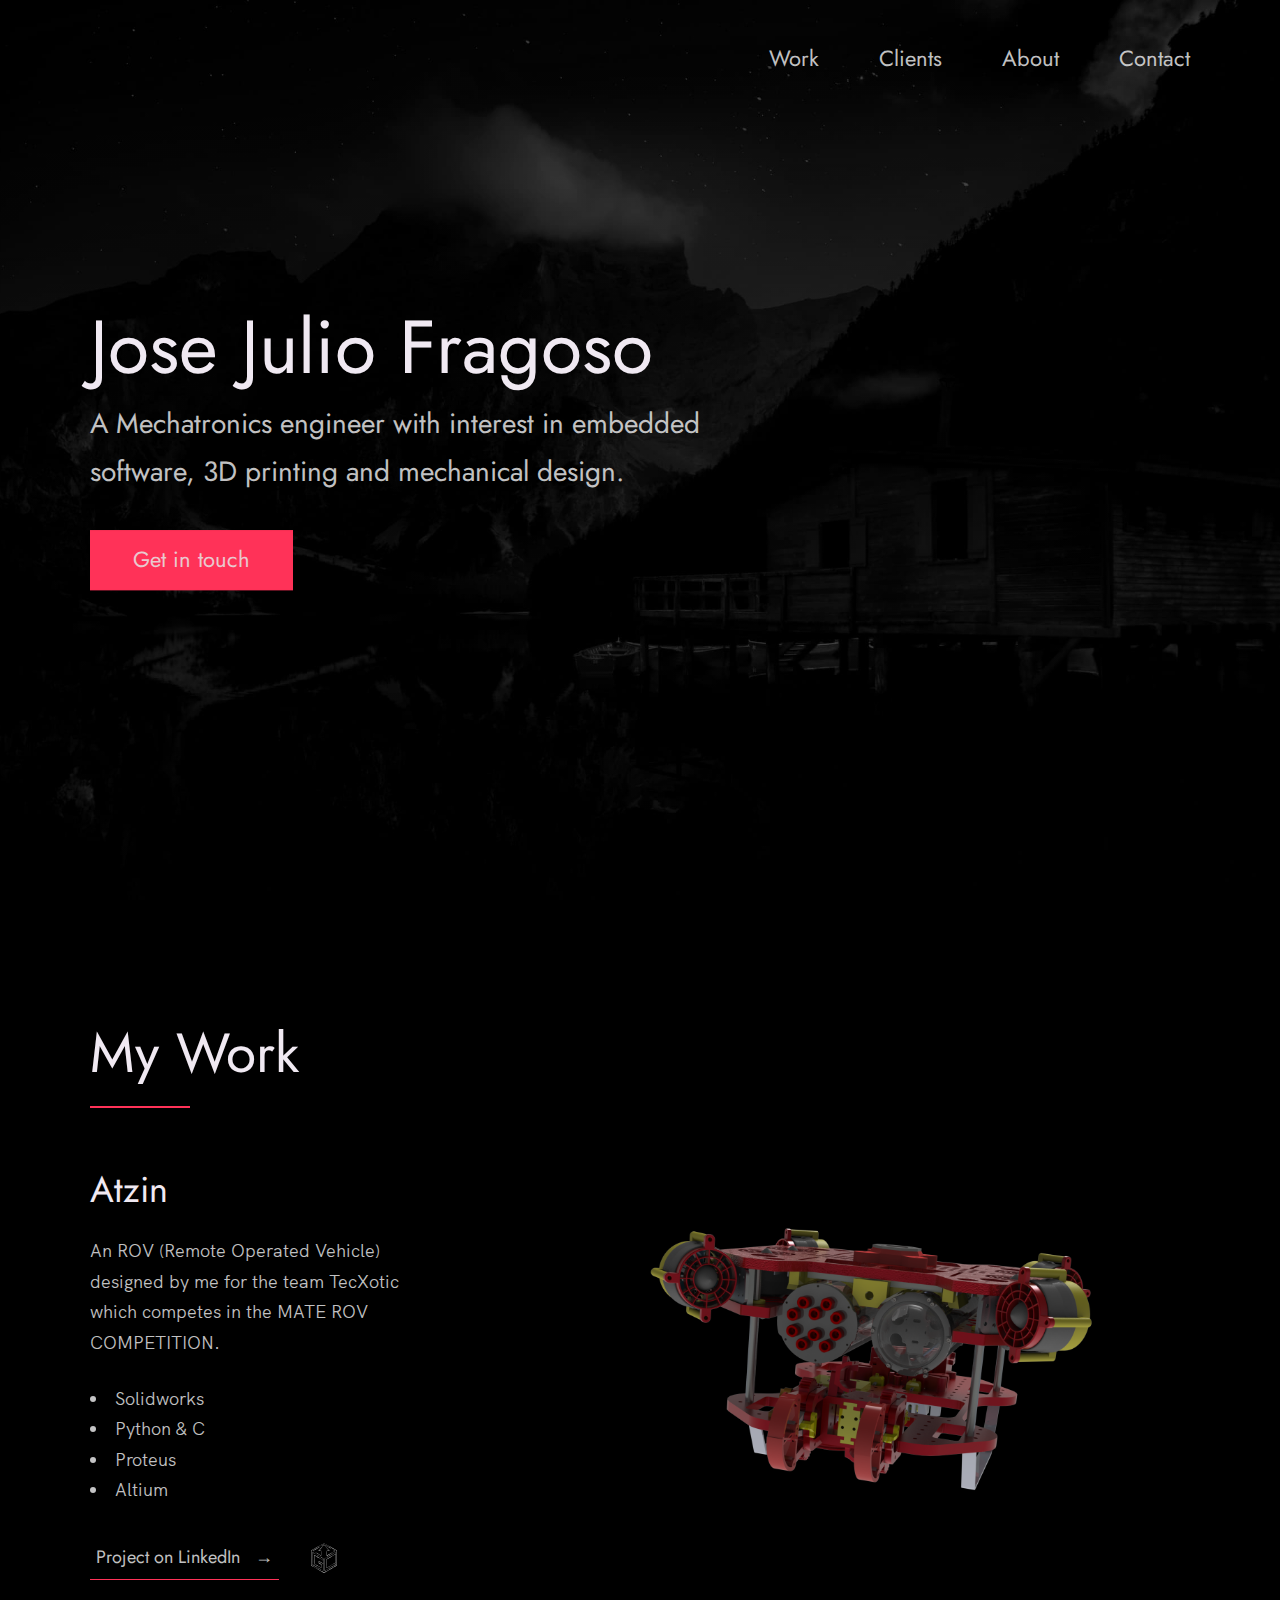
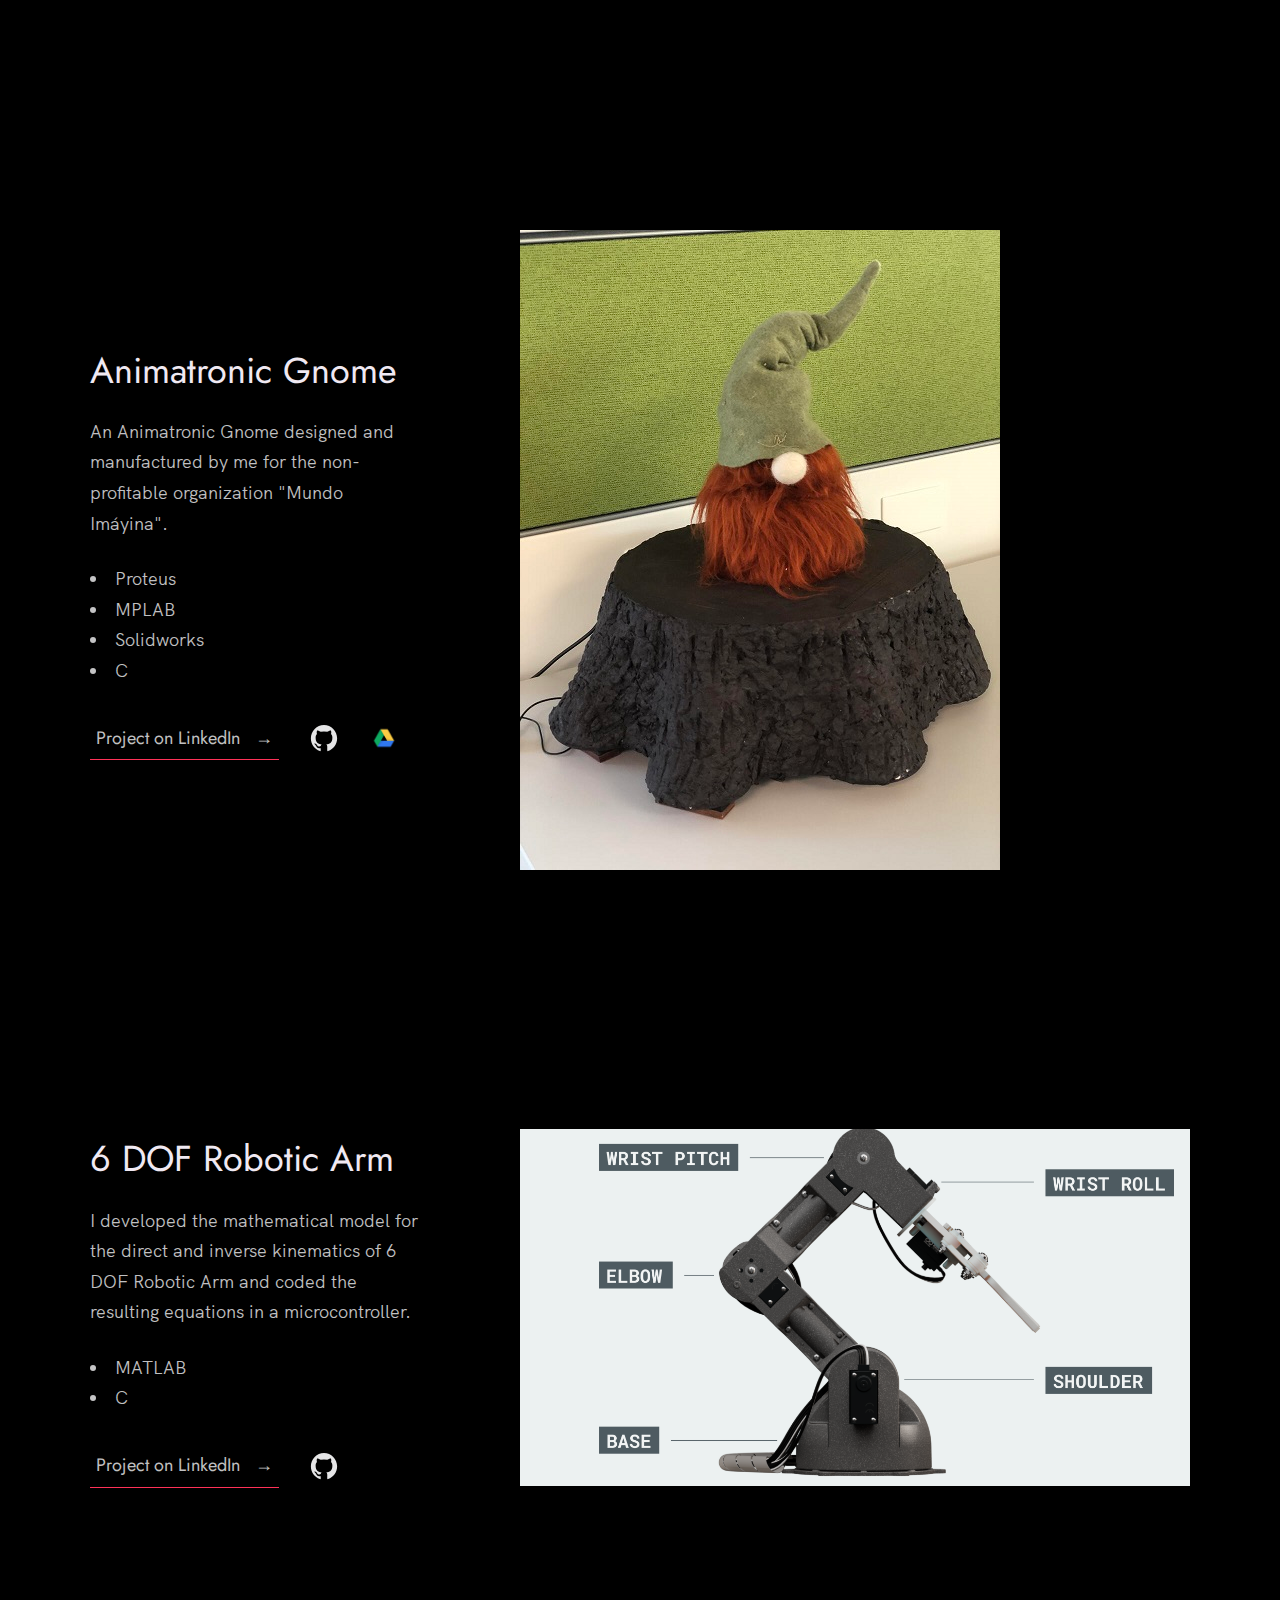
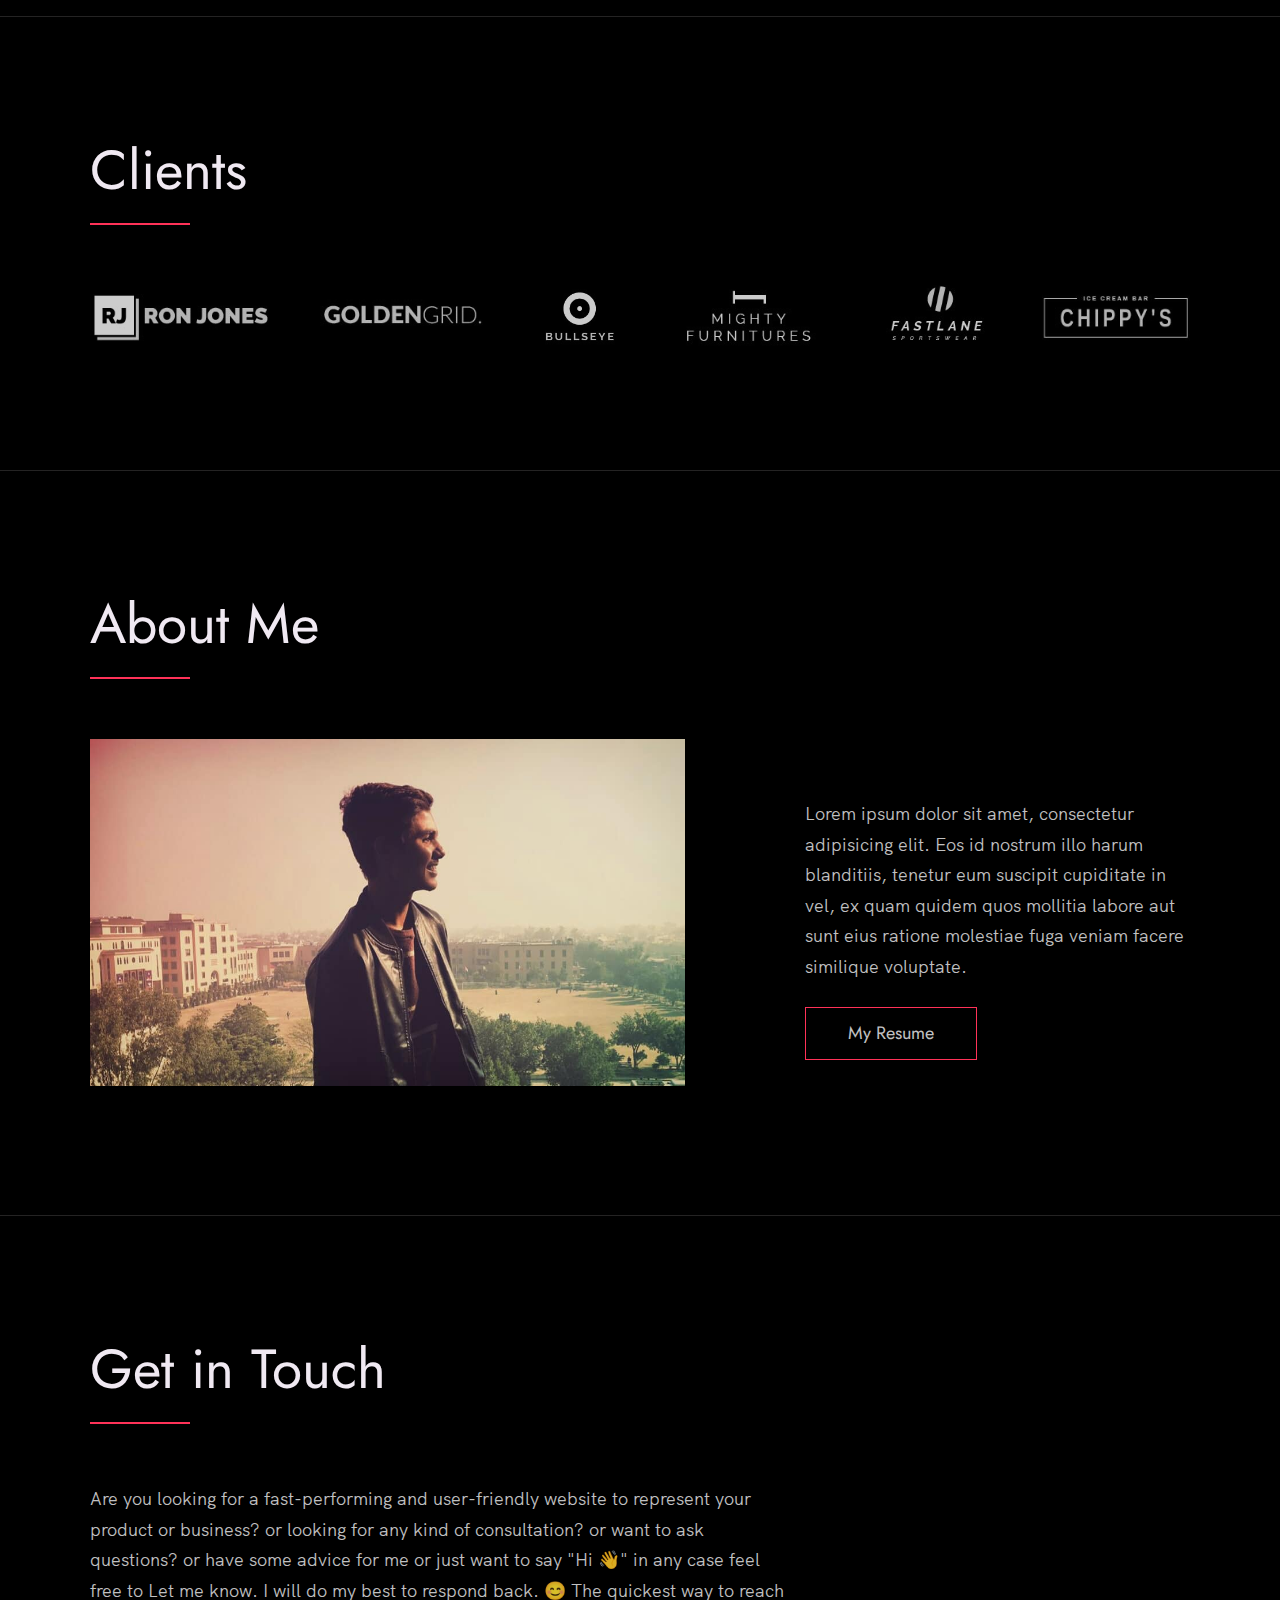
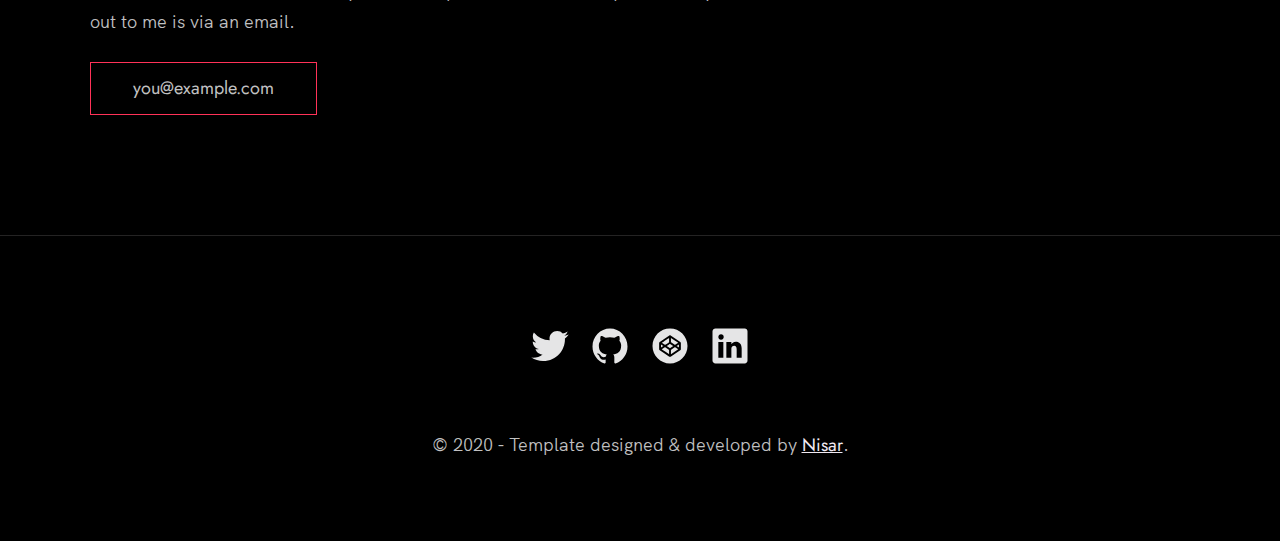
==== portfolio-template-master/index.html @ c45a9f5d "Portfolio update" ====
<!--
  Follow the instructions written in comments to create your stunning portfolio
-->

<!DOCTYPE html>
<html lang="en">

<head>
  <meta charset="UTF-8" />
  <meta name="viewport" content="width=device-width, initial-scale=1.0" />
  <link rel="shortcut icon" type="image/png" href="./images/favicon.png" />

  <!-- Put your site title here -->
  <title>
    Jose Julio Fragoso | A Mechatronics Engineer in Mexico.
  </title>

  <meta name="description" content="Add small description of yourslef.">
  <!-- Add some coding keywords below, Ex: (React, CSS etc) -->
  <meta name="keywords" content="Put your name, skills and some coding keywords" />
  <link rel="stylesheet" href="index.css" />
</head>

<body>

  <!-- ***** Header ***** -->

  <header class="header" role="banner" id="top">
    <div class="row">
      <nav class="nav" role="navigation">
        <ul class="nav__items">
          <li class="nav__item"><a href="#work" class="nav__link">Work</a></li>
          <li class="nav__item"><a href="#clients" class="nav__link">Clients</a></li>
          <li class="nav__item">
            <a href="#about" class="nav__link">About</a>
          </li>
          <li class="nav__item">
            <a href="#contact" class="nav__link">Contact</a>
          </li>
        </ul>
      </nav>
    </div>
    <div class="header__text-box row">
      <div class="header__text">
        <h1 class="heading-primary">
          <!-- Replace the following name with your name -->
          <span>Jose Julio Fragoso </span>
        </h1>
        <!-- Put a small paragraph about yourself -->
        <p>A Mechatronics engineer with interest in embedded software, 3D printing and mechanical design.</p>
        <a href="#contact" class="btn btn--pink">Get in touch</a>
      </div>
    </div>
  </header>

  <main role="main">

    <!-- ***** Work ***** -->

    <section class="work" id="work">
      <div class="row">
        <h2>My Work</h2>
        <div class="work__boxes">

          <!-- Each div with the work__box class is a project. -->

          <div class="work__box">
            <div class="work__text">
              <h3>Atzin </h3>
              <p>
                An ROV (Remote Operated Vehicle) designed by me for the team TecXotic which competes in the MATE ROV COMPETITION.
              </p>
              <ul class="work__list">
                <li>Solidworks</li>
                <li>Python & C</li>
                <li>Proteus</li>
                <li>Altium</li>
              </ul>

              <div class="work__links">
                <a href="https://www.linkedin.com/in/j-julio-fragoso-f/overlay/experience/2316231890/multiple-media-viewer/?profileId=ACoAABzM0mgBsGxpE-MpkFne_oeCMUbDQFd49mo&treasuryMediaId=1704509745640" target="_blank" class="link__text">
                  Project on LinkedIn <span>&rarr;</span>
                </a>
                <a href="https://grabcad.com/library/atzin-rov-1" title="3D Model" target="_blank">
                  <img src="./images/grabcad.svg" class="work__code" alt="GrabCAD">
                </a>
              </div>
            </div>
            <div class="work__image-box">
              <img src="./images/atzin2.png" class="work__image" alt="Project 1" />
            </div>
          </div>

          <div class="work__box">
            <div class="work__text">
              <h3>Animatronic Gnome</h3>
              <p>
                An Animatronic Gnome designed and manufactured by me for the non-profitable organization "Mundo Imáyina".
              </p>
              <ul class="work__list">
                <li>Proteus</li>
                <li>MPLAB</li>
                <li>Solidworks</li>
                <li>C</li>
              </ul>

              <div class="work__links">
                <a href="https://www.linkedin.com/in/j-julio-fragoso-f/overlay/projects/608605679/multiple-media-viewer/?profileId=ACoAABzM0mgBsGxpE-MpkFne_oeCMUbDQFd49mo&treasuryMediaId=1704734848827" class="link__text">
                  Project on LinkedIn <span>&rarr;</span>
                </a>
                <a href="https://github.com/JulioFF99/Animatronic_gnome/">
                  <img src="./images/github.svg" class="work__code" title="View Source Code" alt="GitHub">
                </a>
                <a href="https://drive.google.com/drive/folders/1IVzpi-jtqED7SWPYX84PHL5-HIQWWL9m?usp=sharing">
                  <img src="./images/drive.png" class="work__code" title="View video demostration" alt="Google Drive">
                </a>
              </div>
            </div>
            <div class="work__image-box">
              <img src="./images/Animatronic_gnome.jfif" class="work__image" alt="Animatronic"/>
            </div>
          </div>

          <div class="work__box">
            <div class="work__text">
              <h3>6 DOF Robotic Arm</h3>
              <p>
                I developed the mathematical model for the direct and inverse kinematics of 6 DOF Robotic Arm and coded the resulting equations in a microcontroller. 
              </p>
              <ul class="work__list">
                <li>MATLAB</li>
                <li>C</li>
              </ul>

              <div class="work__links">
                <a href="https://www.linkedin.com/in/j-julio-fragoso-f/details/projects/1008014615/multiple-media-viewer/?profileId=ACoAABzM0mgBsGxpE-MpkFne_oeCMUbDQFd49mo&treasuryMediaId=1703962814974" class="link__text">
                  Project on LinkedIn <span>&rarr;</span>
                </a>
                <a href="https://github.com/JulioFF99/arduino_brazorobot">
                  <img src="./images/github.svg" class="work__code" title="View Source Code" alt="GitHub">
                </a>
              </div>
            </div>
            <div class="work__image-box">
              <img src="./images/Braccio.png" class="work__image" alt="Braccio Arm" />
            </div>
          </div>
        </div>
      </div>
    </section>

    <!-- ***** Clients ***** -->

    <section class="client" id="clients">
      <div class="row">
        <h2>Clients</h2>
        <div class="client__logos">
          <!-- Add logos of the clients or companies you'have worked with. -->
          <img src="./images/ronjones.png" class="client__logo" alt="Company 2" />
          <img src="./images/goldengrid.png" class="client__logo" alt="Company 3" />
          <img src="./images/bullseye.png" class="client__logo" alt="Company 1" />
          <img src="./images/mighty-furnitures.png" class="client__logo" alt="Company 1" />
          <img src="./images/fastlane.png" class="client__logo" alt="Company 3" />
          <img src="./images/chippy.png" class="client__logo" alt="Company 1" />
        </div>
      </div>
    </section>

    <!-- ***** About ***** -->

    <section class="about" id="about">
      <div class="row">
        <h2>About Me</h2>
        <div class="about__content">
          <div class="about__text">
            <!-- Replace the below paragraph with info about yourself -->
            <p>
              Lorem ipsum dolor sit amet, consectetur adipisicing elit. Eos id
              nostrum illo harum blanditiis, tenetur eum suscipit cupiditate
              in vel, ex quam quidem quos mollitia labore aut sunt eius
              ratione molestiae fuga veniam facere similique voluptate.
            </p>
            <!-- Provide a link to your resume -->
            <a href="#" class="btn">My Resume</a>
          </div>

          <div class="about__photo-container">
            <!-- Add a nice photo of yourself -->
            <img class="about__photo" src="./images/syed-ali-hussnain.jpg" alt="" />
          </div>
        </div>
      </div>
    </section>
  </main>

  <!-- ***** Contact ***** -->

  <section class="contact" id="contact">
    <div class="row">
      <h2>Get in Touch</h2>
      <div class="contact__info">
        <p>
          Are you looking for a fast-performing and user-friendly website to
          represent your product or business? or looking for any kind of
          consultation? or want to ask questions? or have some advice for me
          or just want to say "Hi 👋" in any case feel free to Let me know. I
          will do my best to respond back. 😊 The quickest way to reach out to
          me is via an email.
        </p>
        <!-- Replace the email with yours -->
        <a href="mailto:you@example.com" class="btn">you@example.com</a>
      </div>
    </div>
  </section>

  <!-- ***** Footer ***** -->

  <footer role="contentinfo" class="footer">
    <div class="row">
      <!-- Update the links to point to your accounts -->
      <ul class="footer__social-links">
        <li class="footer__social-link-item">
          <a href="https://twitter.com/nisarhassan12/" title="Link to Twitter Profile">
            <img src="./images/twitter.svg" class="footer__social-image" alt="Twitter">
          </a>
        </li>
        <li class="footer__social-link-item">
          <a href="https://github.com/nisarhassan12/" title="Link to Github Profile">
            <img src="./images/github.svg" class="footer__social-image" alt="Github">
          </a>
        </li>
        <li class="footer__social-link-item">
          <a href="https://codepen.io/nisar_hassan" title="Link to Codepen Profile">
            <img src="./images/codepen.svg" class="footer__social-image" alt="Codepen">
          </a>
        </li>
        <li class="footer__social-link-item">
          <a href=https://www.linkedin.com/in/nisar-hassan-naqvi-413466199/">
            <img src="./images/linkedin.svg" title="Link to Linkedin Profile" class="footer__social-image" alt="Linkedin">
          </a>
        </li>
      </ul>

      <!-- If you give me some credit by keeping the below paragraph, will be huge for me 😊 Thanks. -->
      <p>
        &copy; 2020 - Template designed & developed by <a href="https://nisar.dev" class="link">Nisar</a>.
      </p>
      <div class="footer__github-buttons">
        <iframe
          src="https://ghbtns.com/github-btn.html?user=nisarhassan12&repo=portfolio-template&type=watch&count=true"
          frameborder="0" scrolling="0" width="170" height="20" title="Watch Portfolio Template on GitHub">
        </iframe>
      </div>
    </div>
  </footer>

  <a href="#top" class="back-to-top" title="Back to Top">
    <img src="./images/arrow-up.svg" alt="Back to Top" class="back-to-top__image"/>
  </a>
  <script src="./index.js"></script>
</body>

</html>
---- portfolio-template-master/index.css ----
/* --------------------------------------- */
/* ----- Basic Setup ----- */
/* --------------------------------------- */

@font-face {
    font-family: 'Hk Grotesk';
    font-style: normal;
    font-weight: 400;
    src: url('./fonts/HKGrotesk-Regular.woff') format('woff');
}

@font-face {
    font-family: 'Jost';
    font-style: normal;
    font-weight: 400;
    src: url('./fonts/Jost-Regular.ttf') format('woff');
}

* {
    margin: 0;
    padding: 0;
    box-sizing: inherit;
}

:root {
    --font-size-small: 1.8rem;
    --font-size-normal: 2.2rem;
    --font-size-medium: 2.8rem;
    --font-size-medium-1: 3.6rem;
    --font-size-large: 5.5rem;
    --font-size-huge: 7.5rem;
    --font-stack: 'Hk Grotesk', sans-serif;

    --line-height-normal: 1.7;
    --line-height-small: 1.2;

    --black: #000;
    --pink: #ff3258;
    --white: #f0e9f2;
    --white-1: #e5e5e6da;


    --container-max-width: 1180px;
    --container-normal-width: 800px;
    --container-medium-width: 700px; 
    --container-small-width: 500px;

    --gutter-huge: 12rem;
    --gutter-medium: 6rem;
    --gutter-normal: 3rem;
    --gutter-small-1: 2.5rem;
    --gutter-small: 2rem;

    --border-light: 1px solid rgb(36, 35, 35);
}

html {
    font-size: 62.5%; /* (16/10)*100 = 62.5% => 1rem = 10px */
    box-sizing: border-box;
    scroll-behavior: smooth;
}

@media(max-width: 1000px) {
    html {
        font-size: 52%;
    }
}

body {
    font-size: var(--font-size-small);
    font-family: var(--font-stack);
    font-weight: 400;
    color: var(--white-1);
    line-height: var(--line-height-normal);
    background: var(--black);
    overflow-x: hidden;
}

.row {
    max-width: var(--container-max-width);
    margin: 0 auto;
}

@media(max-width: 1340px) {
    .row {
        max-width: 1100px;
    }
}

@media(max-width: 1240px) {
    .row {
        padding: 0 var(--gutter-medium);
    }
}

@media(max-width: 600px) {
    .row {
        padding: 0 var(--gutter-normal);
    }
}

@media(max-width: 600px) {
    .row {
        padding: 0 var(--gutter-small);
    }
}

section {
    padding: var(--gutter-huge) 0;
    border-bottom: var(--border-light);
}

img {
    object-fit: contain;
    max-width: 100%;
}

/* --------------------------------------- */
/* ----- Headlines and Paragraphs ----- */
/* --------------------------------------- */

h1,
h2,
h3 {
    font-family: 'Jost', sans-serif;
    font-weight: 400;
    line-height: var(--line-height-small);
    color: var(--white);
}

.heading-primary {
    line-height: 1;
    font-size: var(--font-size-huge);
    font-weight: 400;
}

@media(max-width: 900px) {
    .heading-primary {
        font-size: 6.5rem;
    }
}

h2 {
    font-size: var(--font-size-large);
    margin-bottom: var(--gutter-medium);
}

h2::after {
    content: '';
    display: block;
    height: 2px;
    width: 10rem;
    background: var(--pink);
    margin: var(--gutter-small) 0;
}

h3 {
    font-size: var(--font-size-medium-1);
    margin-bottom: var(--gutter-small);
}

@media(max-width: 500px) {
    .heading-primary {
        font-size: var(--font-size-large);
    }

    h2 {
        font-size: var(--font-size-medium-1);
    }

    h3 {
        font-size: var(--font-size-medium);
    }
}

p {
    margin: var(--gutter-small-1) 0;
}

@media(max-width: 900px) {
    p { 
        max-width: var(--container-small-width);
    }
}

/* --------------------------------------- */
/* ----- Buttons and Links ----- */
/* --------------------------------------- */

a {
    color: var(--white);
    font-weight: 400;
    font-family: 'Jost', sans-serif;
    transition: all .2s;
    outline: 2px solid transparent;
}

::-moz-focus-inner {
    border: 0;
}

button:focus,
a:focus {
    outline: 2px solid var(--pink);
}

body:not(.user-is-tabbing) button:focus,
body:not(.user-is-tabbing) a:focus {
    outline: none;
}

.link:hover {
    color: var(--pink);
}

.btn {
    position: relative;
    display: inline-block;
    padding: 1rem 4.2rem;
    text-decoration: none;
    color: inherit;
    border: 1px solid  var(--pink);
    font-weight: 400;
}

.btn:focus {
    outline: none;
}

.btn::after {
    content: '';
    display: block;
    position: absolute;
    top: 0;
    left: 0;
    right: 100%;
    background: var(--white);
    height: 100%;
    z-index: -1;
    transition: all 0.2s cubic-bezier(1, 0.68, 0.16, 0.9);
}

.btn:hover::after,
.btn:focus::after {
    right: 0;
    background: var(--pink);
}

.btn--pink {
    background: var(--pink);
    transition: all 0.2s;
}

.btn--pink::after {
    display: none;
}

.btn--pink:hover,
.btn--pink:focus {
    background: transparent;
}

.link__text {
    position: relative;
    display: inline-block;
    padding: .6rem;
    color: inherit;
    text-decoration: none;
    border-bottom: 1px solid var(--pink);
}

.link__text::after {
    content: '';
    display: block;
    position: absolute;
    top: 0;
    left: 0;
    right: 100%;
    background: var(--white);
    height: 100%;
    z-index: -1;
    transition: all 0.2s cubic-bezier(1, 0.68, 0.16, 0.9);
}

.link__text:focus {
    outline: none;
}

.link__text:hover::after,
.link__text:focus:after {
    right: 0;
    background: var(--pink);
}

.link__text span {
    padding-left: 1rem;
    font-family: sans-serif;
}

/* ----- Back to Top ----- */

.back-to-top {
    position: fixed;
    bottom: 4rem;
    right: 4rem;
    display: flex;
    justify-content: center;
    align-items: center;
    height: 5.5rem;
    width: 5.5rem;
    background-color: var(--pink);
    border-radius: 50%;
    z-index: 10;
    visibility: hidden;
    transition: all .4s;
}

.back-to-top__image {
    height: 70%;
}

@media(max-width: 900px) {
    .back-to-top {
        right: 2rem;
    }
}

@media(max-width: 500px) {
    .back-to-top {
        right: 1rem;
    }
}

/* --------------------------------------- */
/* ----- Navigation ----- */
/* --------------------------------------- */

.nav {
    display: flex;
    justify-content: flex-end;
    padding: var(--gutter-normal) 0;
}

.nav__items {
    display: flex;
    list-style: none;
}

.nav__item:not(:last-child) {
    margin-right: var(--gutter-medium);
}

@media(max-width: 500px) {
    .nav {
        justify-content: center;
    }
}

@media(max-width: 400px) {
    .nav__item:not(:last-child) {
        margin-right: var(--gutter-normal);
    }
}

@media(max-width: 300px) {
    .nav {
        font-size: var(--font-size-small);
    }
}

.nav__link {
    position: relative;
    display: inline-block;
    padding: 1rem 0;
    text-decoration: none;
    color: inherit;
    transition: all .2s;
}

.nav__link::after {
    content: '';
    position: absolute;
    bottom: 0;
    left: 0;
    right: 100%;
    display: inline-block;
    height: 1rem;
    background: var(--white);
    transition: all 0.25s cubic-bezier(1, 0.68, 0.16, 0.9);
}

.nav__link:hover {
    color: var(--pink);
}

.nav__link:hover::after {
    right: 0;
    height: 2px;
    background: var(--pink);
}

/* --------------------------------------- */
/* ----- Header ----- */
/* --------------------------------------- */

.header {
    background: linear-gradient(rgba(0,0,0, .1), rgba(0,0,0, .4)), 
        url('./images/header.jpg');
    height: 100vh;
    background-size: cover;
    background-position: center;
    background-attachment: fixed;
    font-size: var(--font-size-normal);
}

.header__text {
    position: absolute;
    top: 50%;
    transform: translateY(-50%);
}

.header__text p {
    margin: 1.5rem 0 3.5rem;
    max-width: var(--container-medium-width);
    font-family: 'Jost', sans-serif;
    font-size: var(--font-size-medium);
}

@media(max-width: 500px) {
    .header {
        text-align: center;
    }

    .header__text p {
        transform: scale(.8);
    }
}

/* --------------------------------------- */
/* ----- Work ----- */
/* --------------------------------------- */

.work__box {
    display: flex;
    align-items: center;
}

@media(max-width: 900px) {
    .work__box {
        align-items: initial;
        flex-direction: column-reverse;
    }
}

.work__box:not(:last-child) {
    margin-bottom: 25rem;
}

@media(max-width: 500px) {
    .work__box:not(:last-child) {
        margin-bottom: 20rem;
    }
}

.work__links {
    display: flex;
    align-items: center;
}

.work__text {
    flex: 0 0 30%;
}

.work__list {
    /* list-style-type: square; */
    list-style-position: inside;
    margin-bottom: var(--gutter-normal);
}

.work__code {
    display: block;
    height: 3rem;
    margin-left: var(--gutter-normal);
    transition: all .3s;
}

.work__code:hover {
    transform: scale(1.2);
}

.work__image-box {
    margin-bottom: var(--gutter-normal);
}

@media(min-width: 901px) {
    .work__image-box {
        flex: 1;
        margin: 0 0 0 10rem;
    }
}

@media(max-width: 900px) {
    .work__code {
        height: 4rem;
    }
}

/* --------------------------------------- */
/* ----- Clients ----- */
/* --------------------------------------- */

.client__logos {
    display: flex;
    justify-content: space-between;
    filter: invert(100%) grayscale(100%) opacity(.8);
}

.client__logo {
    height: 6.5rem;
    max-width: 18rem;
}

@media(max-width: 1240px) {
    .client__logos {
        overflow-x: scroll;
        padding: var(--gutter-normal);
    }

    .client__logo:not(:last-of-type) {
        margin-right: var(--gutter-medium);
    }
}

/* --------------------------------------- */
/* ----- About ----- */
/* --------------------------------------- */

.about__content {
    display: flex;
    flex-direction: row-reverse;
    align-items: center;
}

@media(max-width: 900px) {
    .about__content {
        flex-direction: column-reverse;
        align-items: initial;
    }
}

.about__photo-container {
    margin-bottom: var(--gutter-normal);
}

@media(min-width: 901px) {
    .about__text {
        flex: 0 0 35%;
    }
    
    .about__photo-container {
        flex: 1;
        margin: 0 var(--gutter-huge) 0 0;
    }
}

/* --------------------------------------- */
/* ----- Contact ----- */
/* --------------------------------------- */

.contact__info {
    max-width: var(--container-medium-width);
}

/* --------------------------------------- */
/* ----- Footer ----- */
/* --------------------------------------- */

.footer {
    text-align: center;
    padding: var(--gutter-medium) 0 var(--gutter-normal);
}

.footer__social-links {
    display: flex;
    justify-content: center;
    padding: var(--gutter-normal) 0;
    list-style: none;
}

.footer__social-link-item:not(:last-of-type) {
    margin-right: var(--gutter-small);
}

.footer__social-image {
    height: 4rem;
}

.footer__github-buttons {
    display: flex;
    justify-content: center;
}

.footer__github-buttons iframe {
    height: 2.5rem;
    width: 84px;
    transform: translateY(3px);
}

@media(max-width: 500px) {
    .footer {
        padding: var(--gutter-medium) 0;
    } 
}
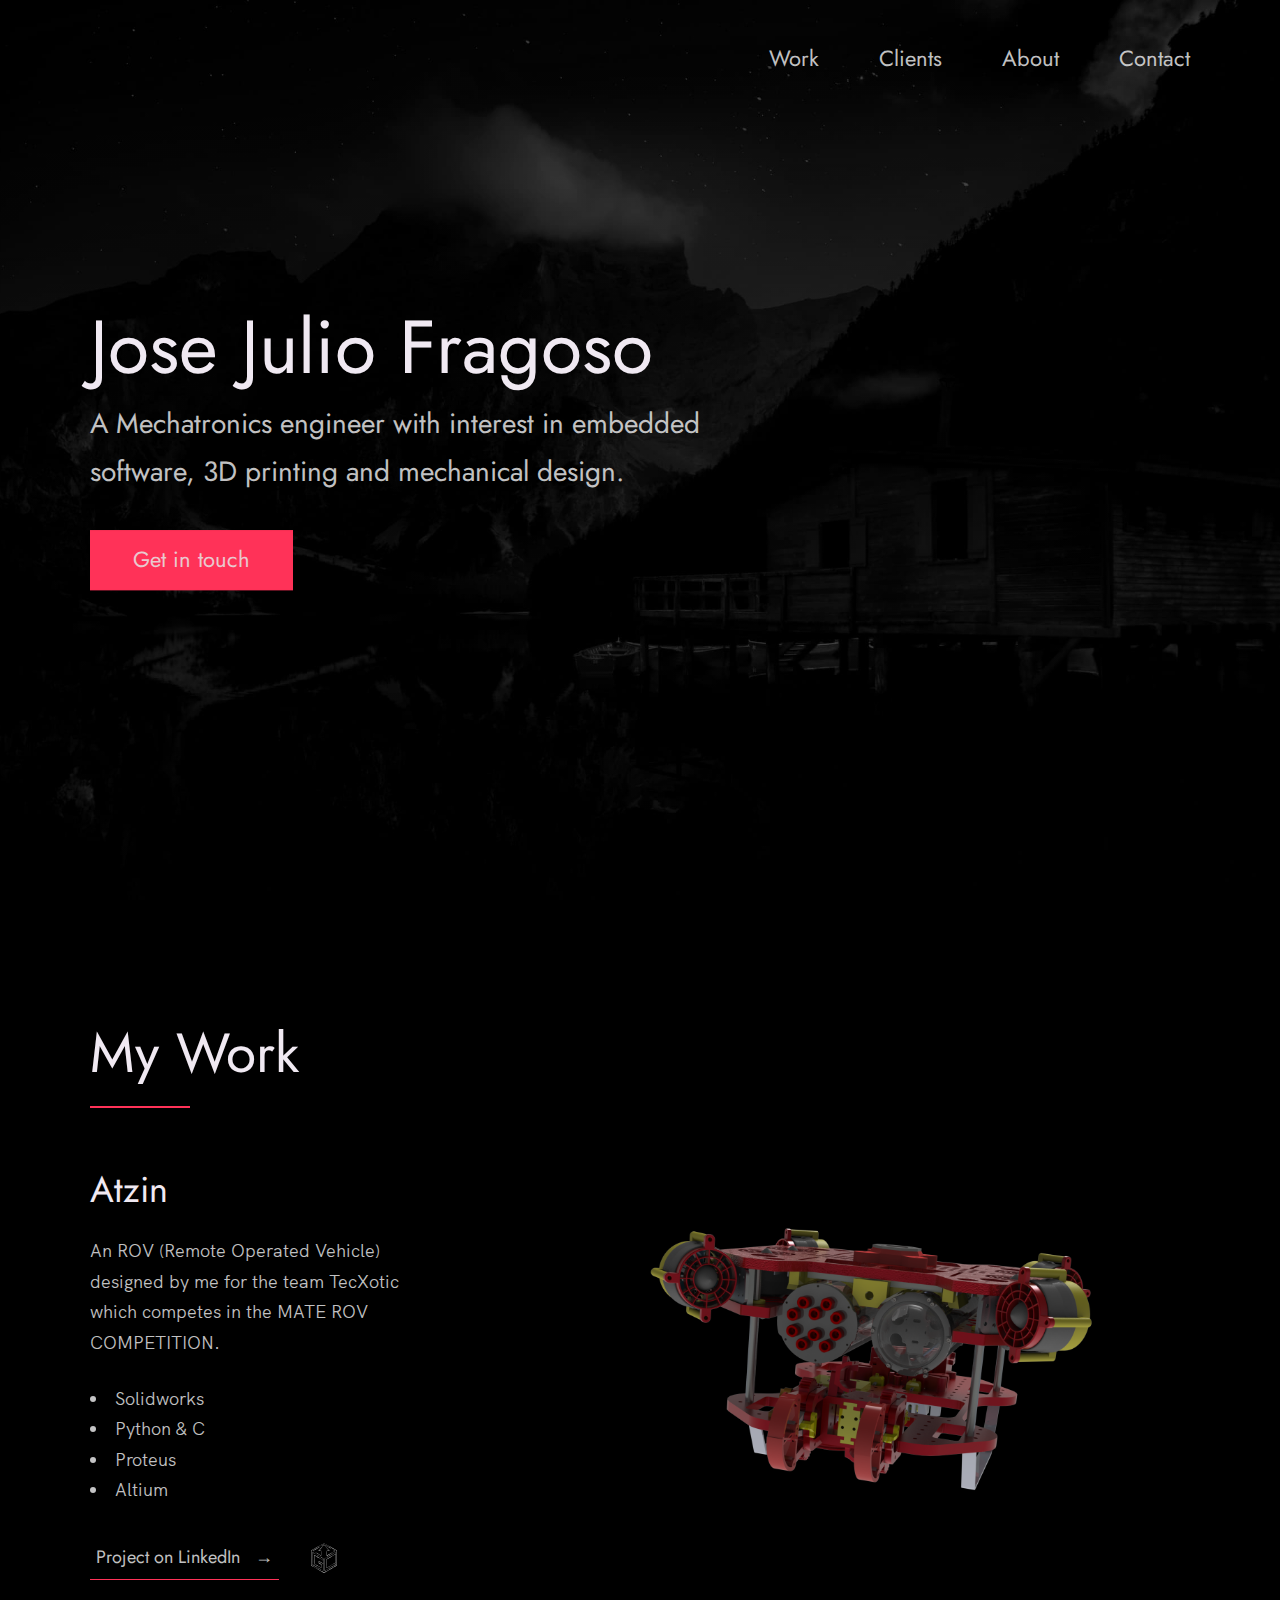
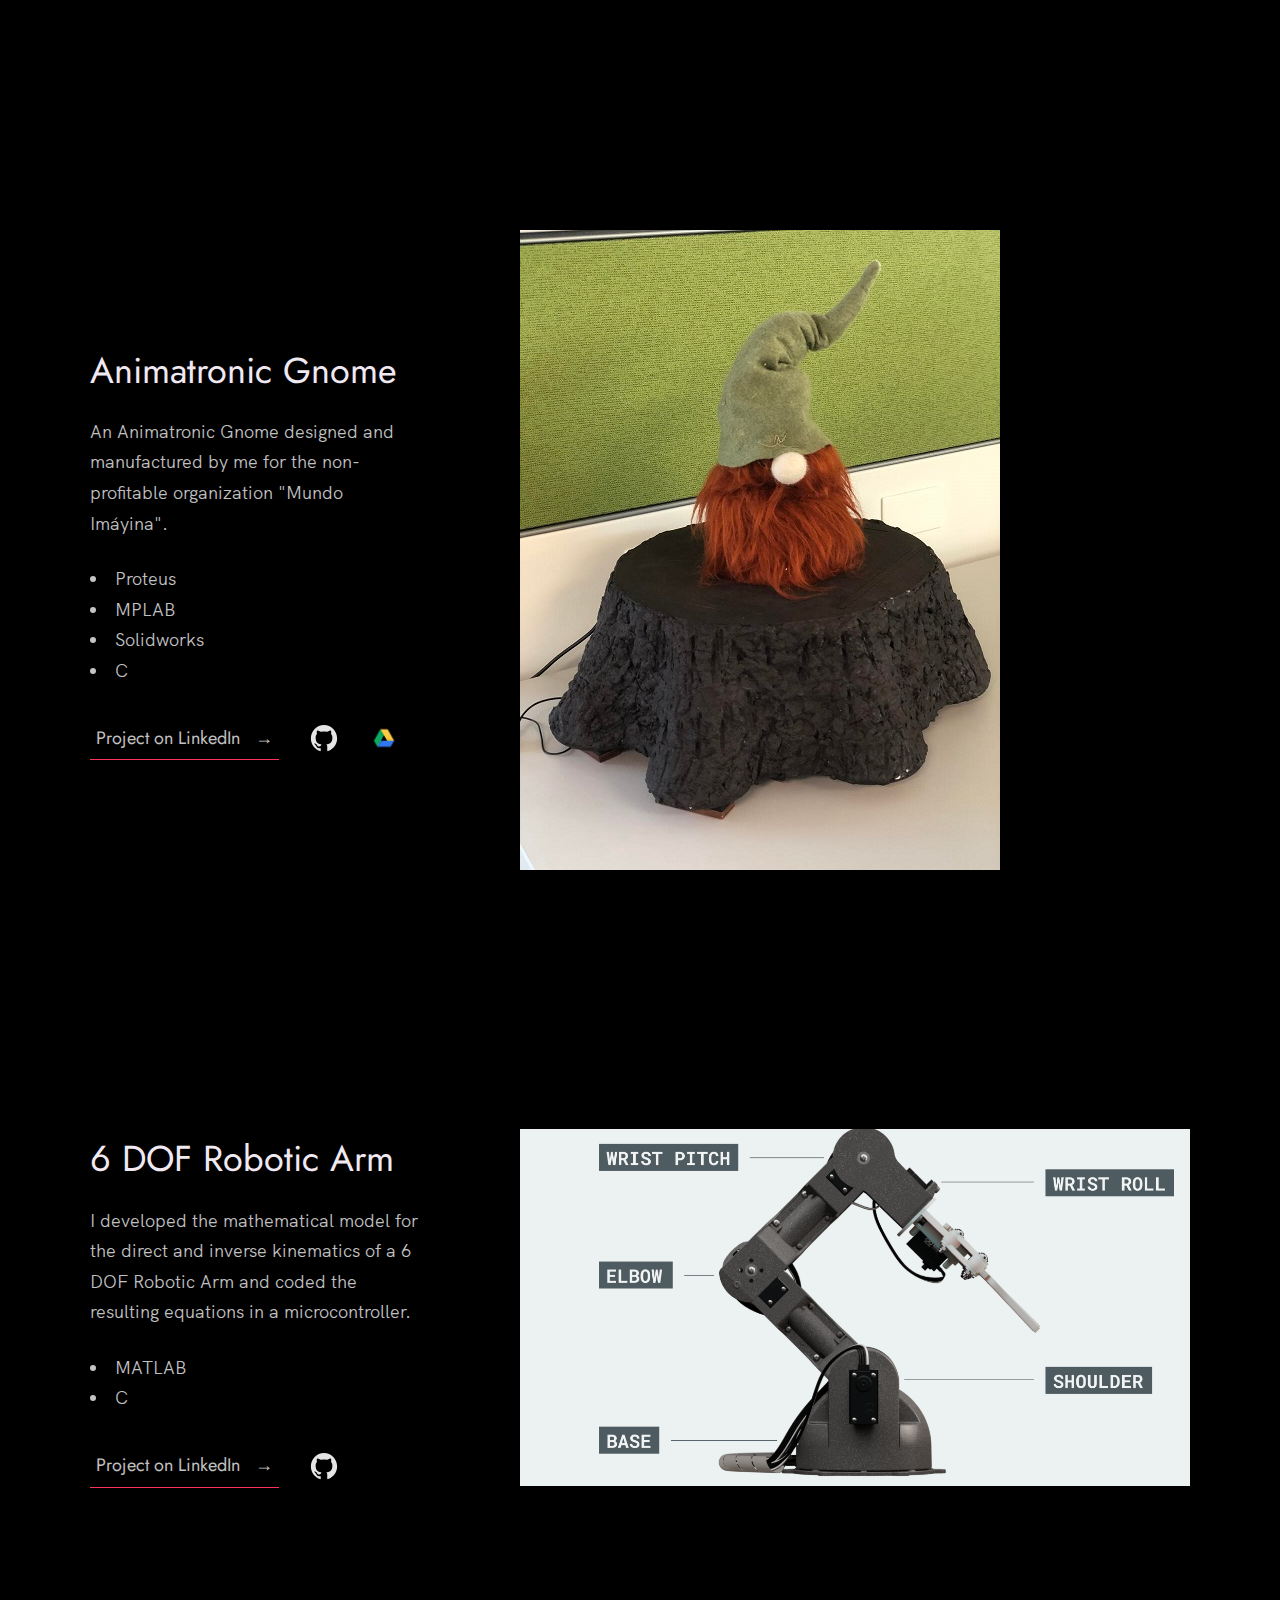
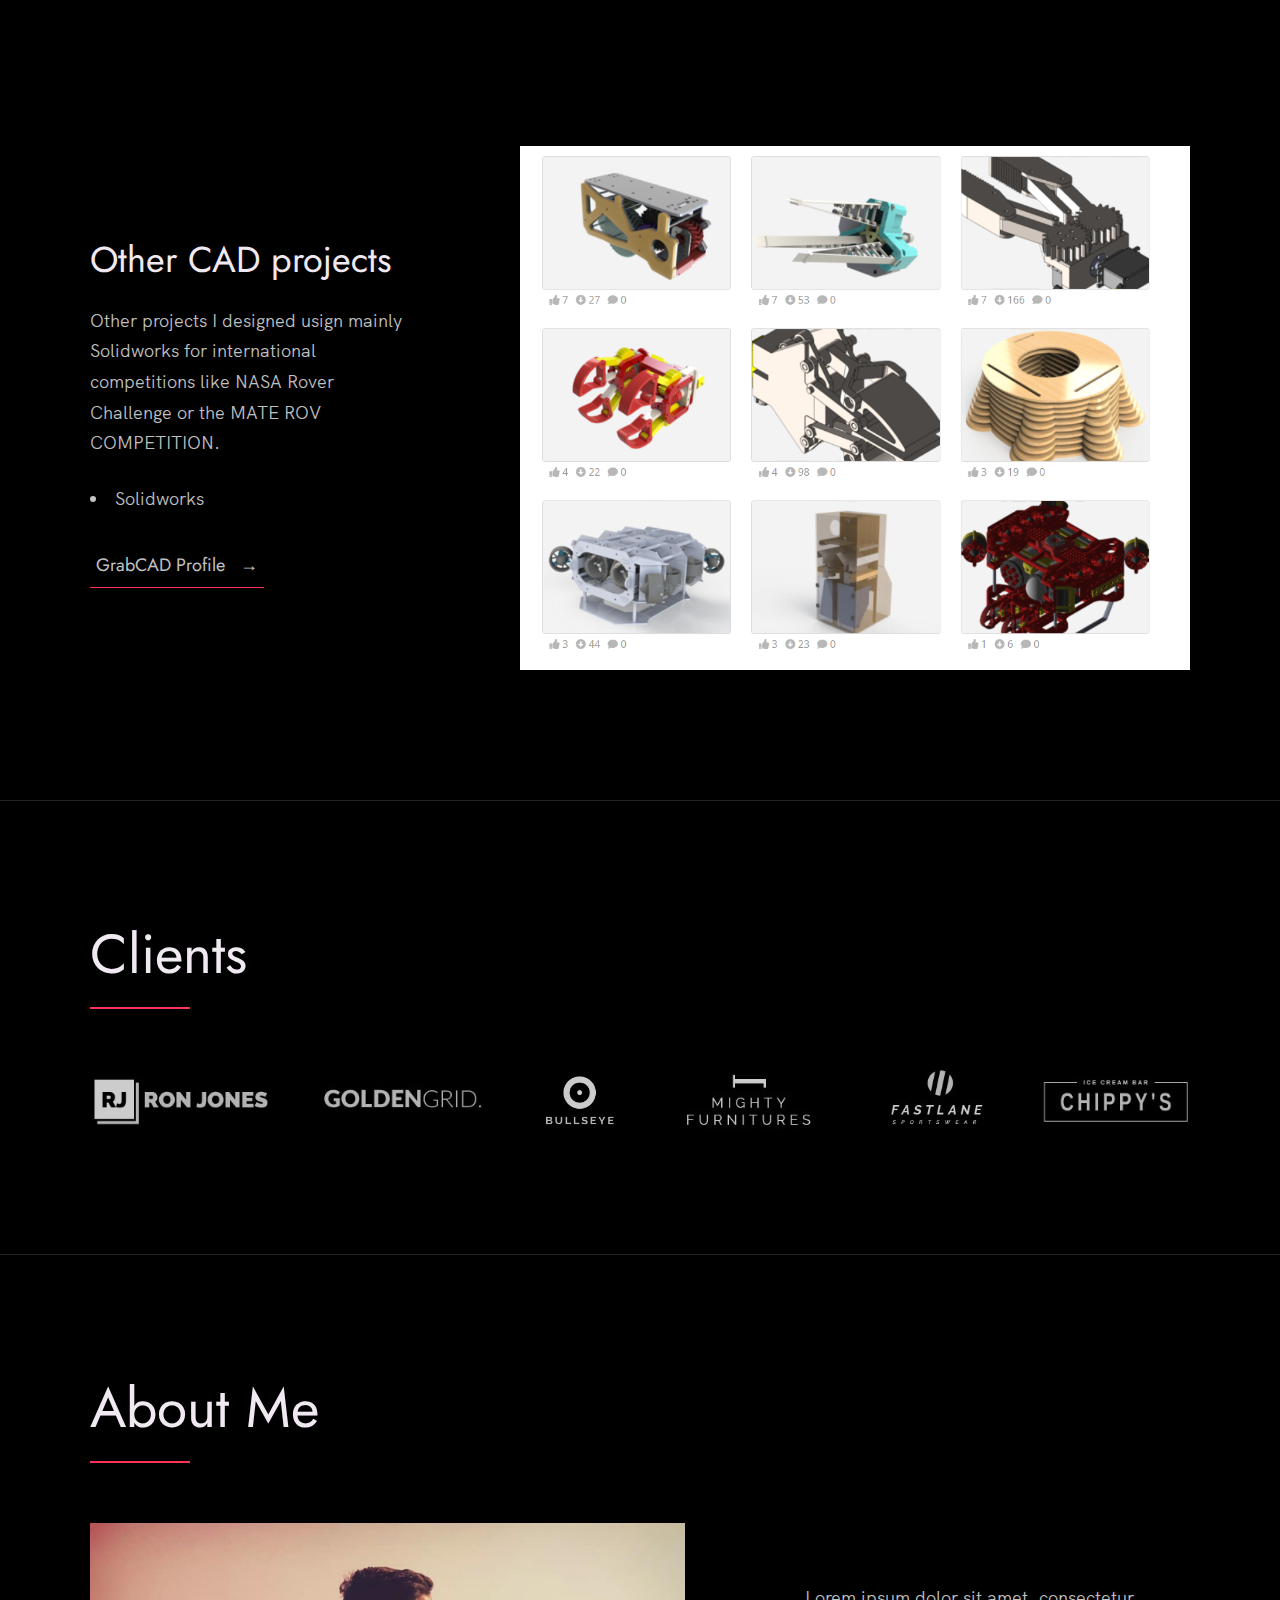
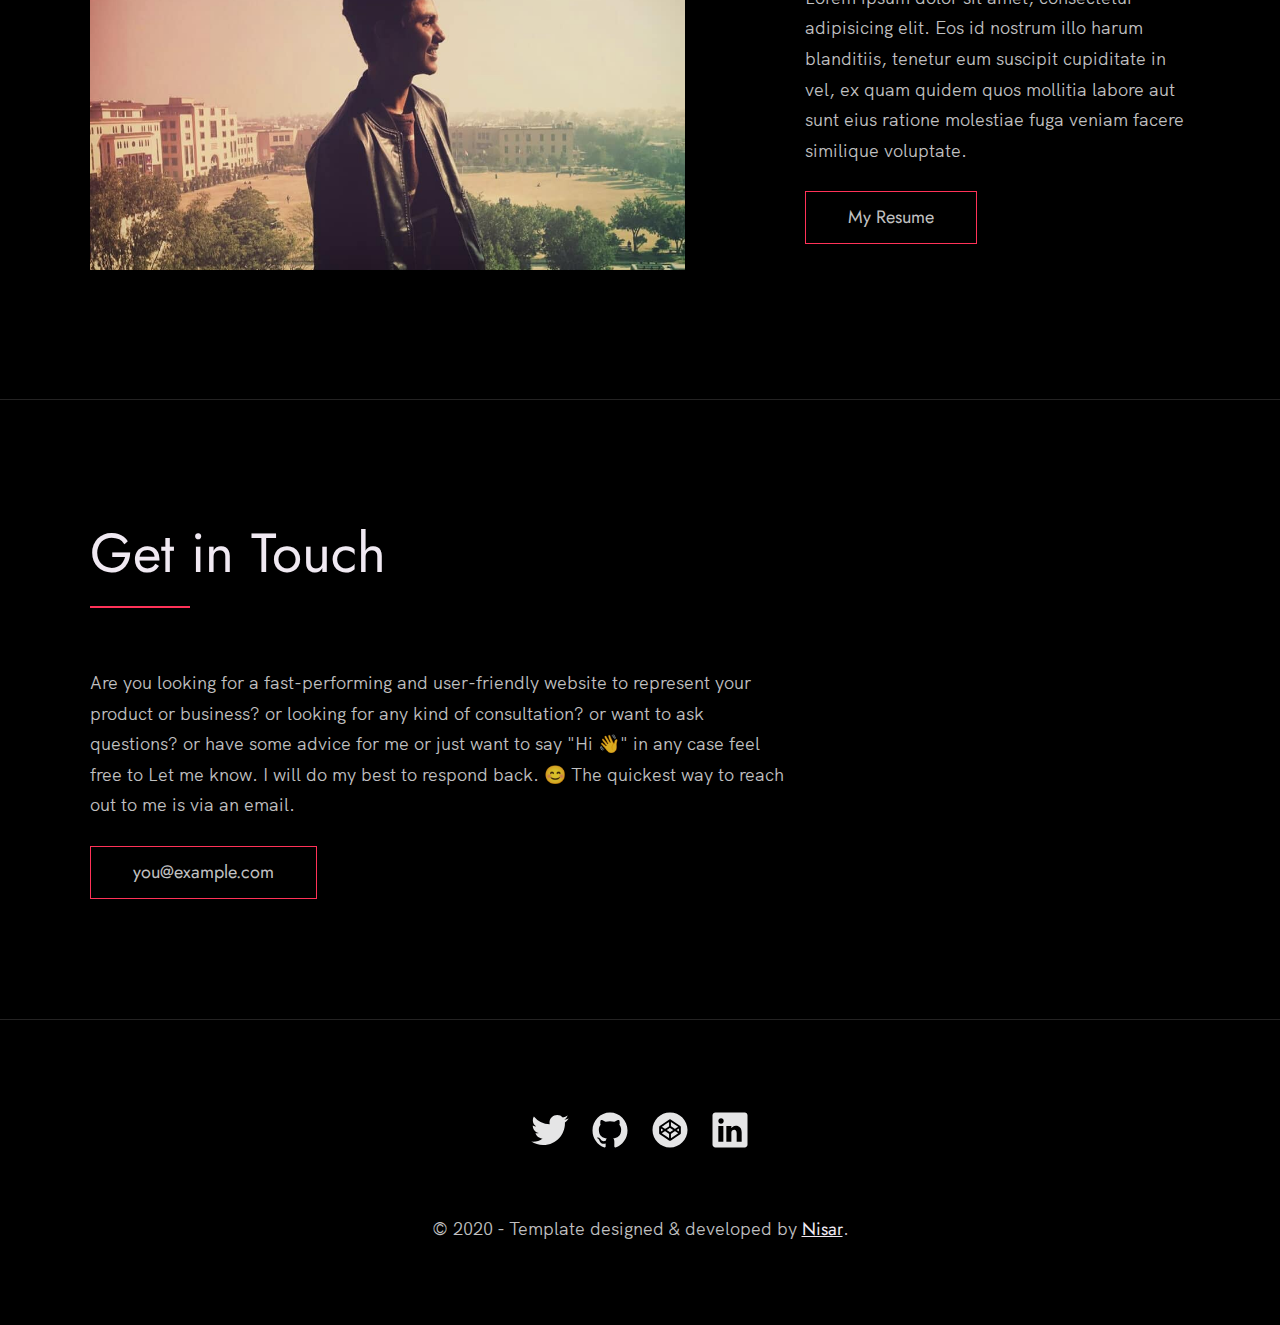
==== commit 612934ac: "update" ====
--- a/portfolio-template-master/index.html
+++ b/portfolio-template-master/index.html
@@ -125,7 +125,7 @@
             <div class="work__text">
               <h3>6 DOF Robotic Arm</h3>
               <p>
-                I developed the mathematical model for the direct and inverse kinematics of 6 DOF Robotic Arm and coded the resulting equations in a microcontroller. 
+                I developed the mathematical model for the direct and inverse kinematics of a 6 DOF Robotic Arm and coded the resulting equations in a microcontroller. 
               </p>
               <ul class="work__list">
                 <li>MATLAB</li>
@@ -143,6 +143,27 @@
             </div>
             <div class="work__image-box">
               <img src="./images/Braccio.png" class="work__image" alt="Braccio Arm" />
+            </div>
+          </div>
+
+          <div class="work__box">
+            <div class="work__text">
+              <h3>Other CAD projects</h3>
+              <p>
+                Other projects I designed usign mainly Solidworks for international competitions like NASA Rover Challenge or the MATE ROV COMPETITION. 
+              </p>
+              <ul class="work__list">
+                <li>Solidworks</li>
+              </ul>
+
+              <div class="work__links">
+                <a href="https://grabcad.com/julio.fragoso-3/models" class="link__text">
+                  GrabCAD Profile <span>&rarr;</span>
+                </a>
+              </div>
+            </div>
+            <div class="work__image-box">
+              <img src="./images/Other_CAD_P.png" class="work__image" alt="GrabCAD Profile" />
             </div>
           </div>
         </div>
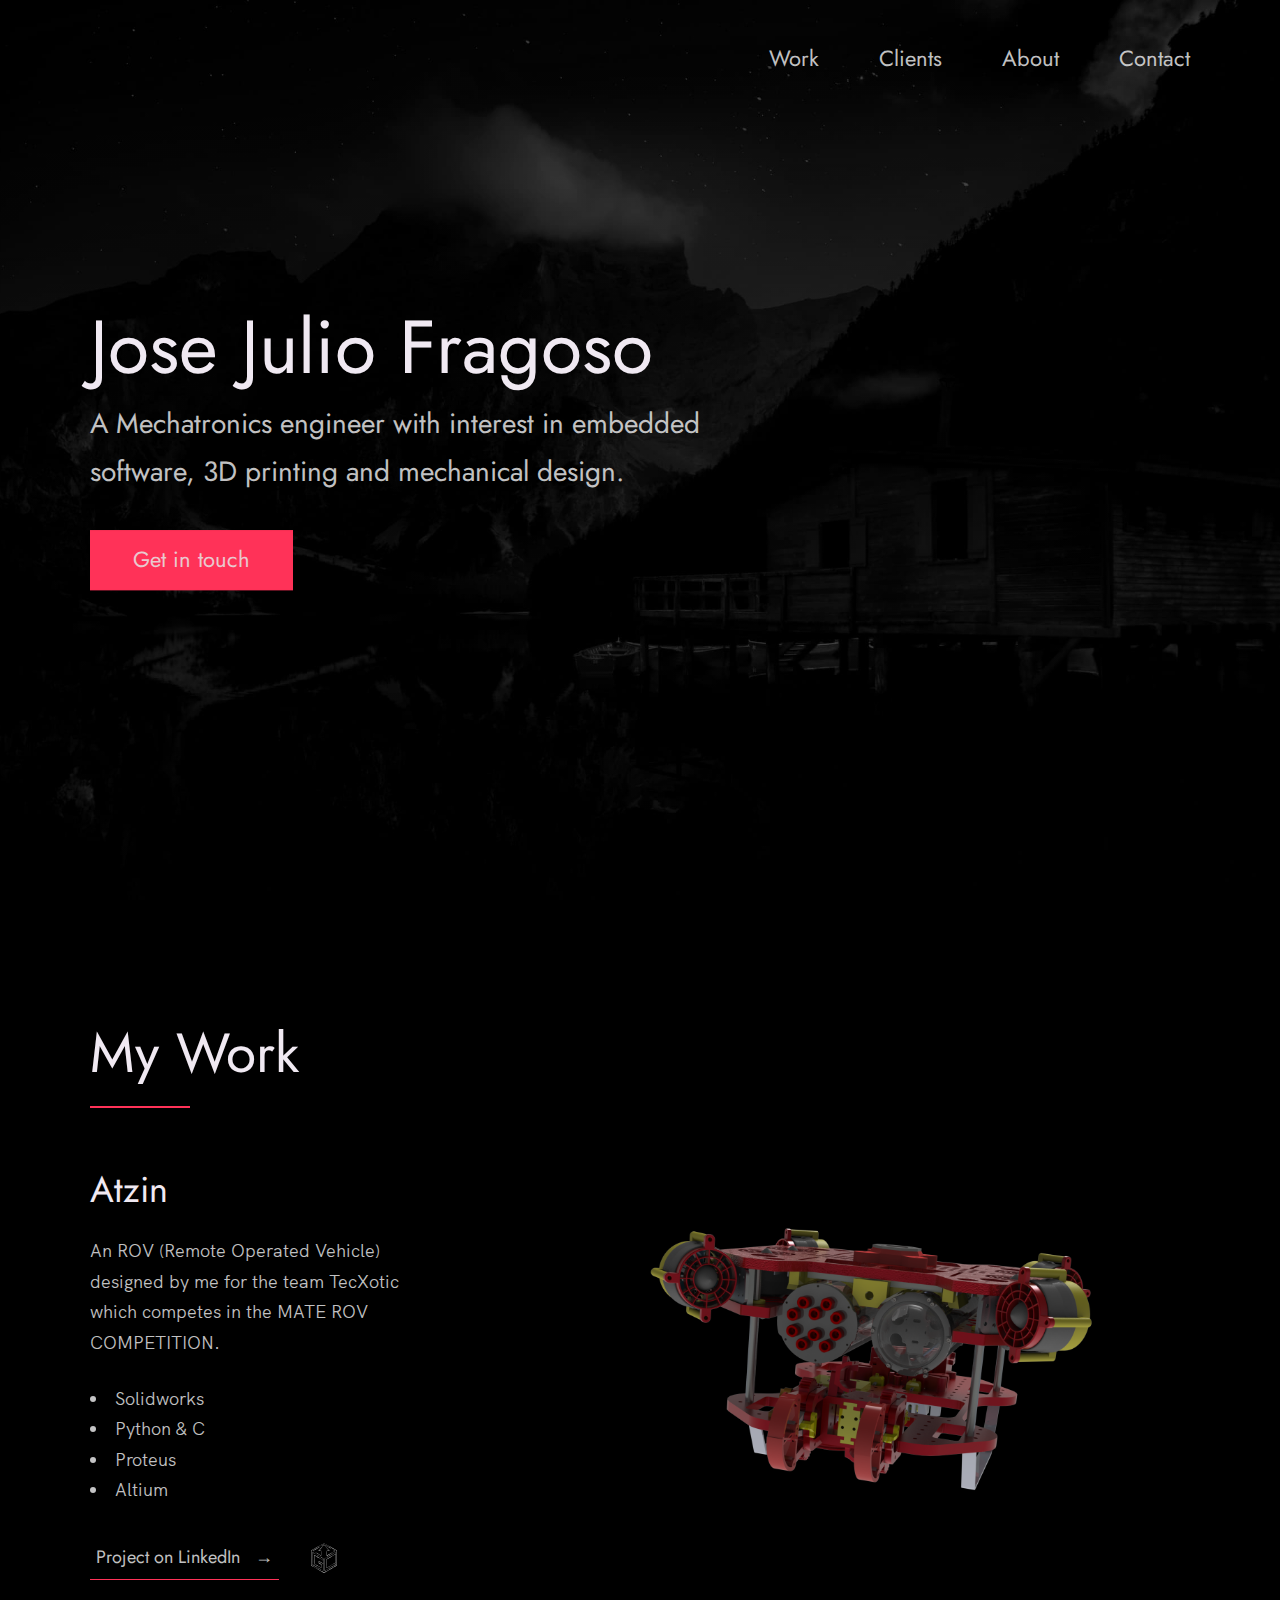
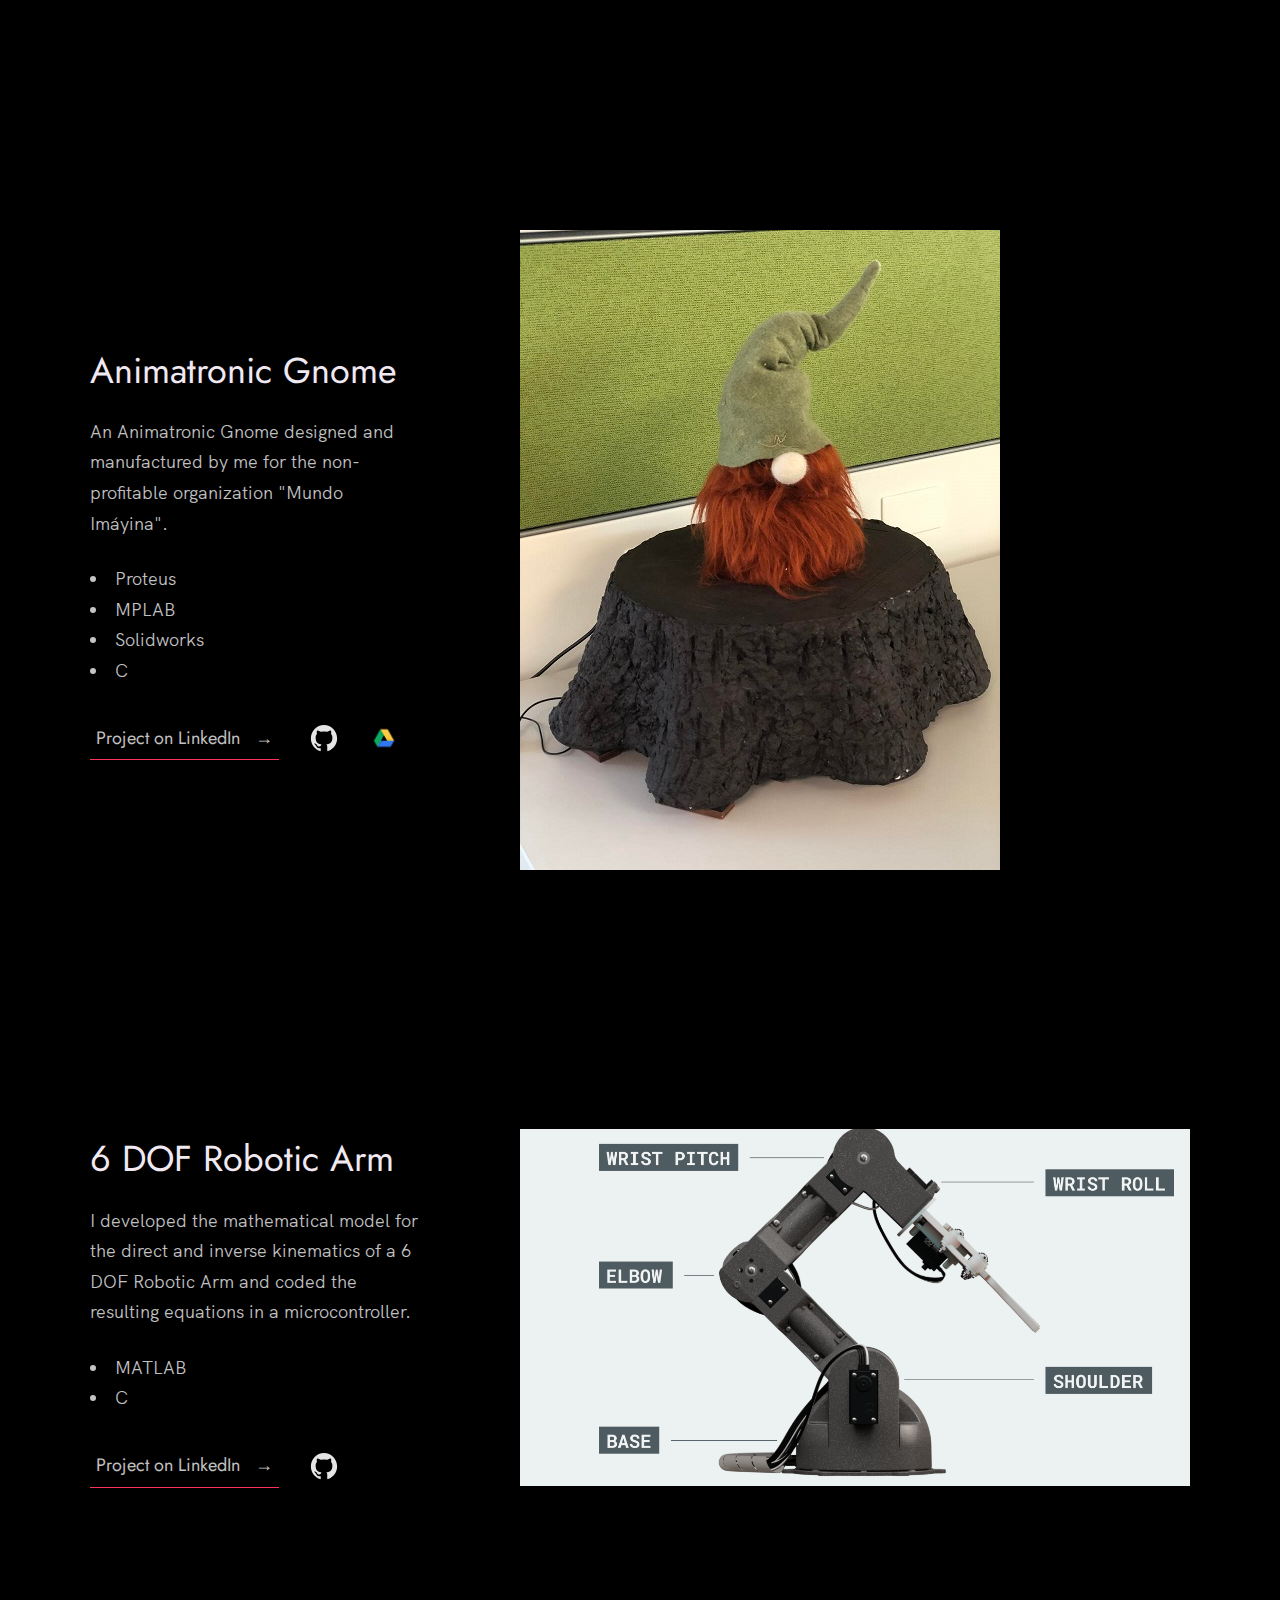
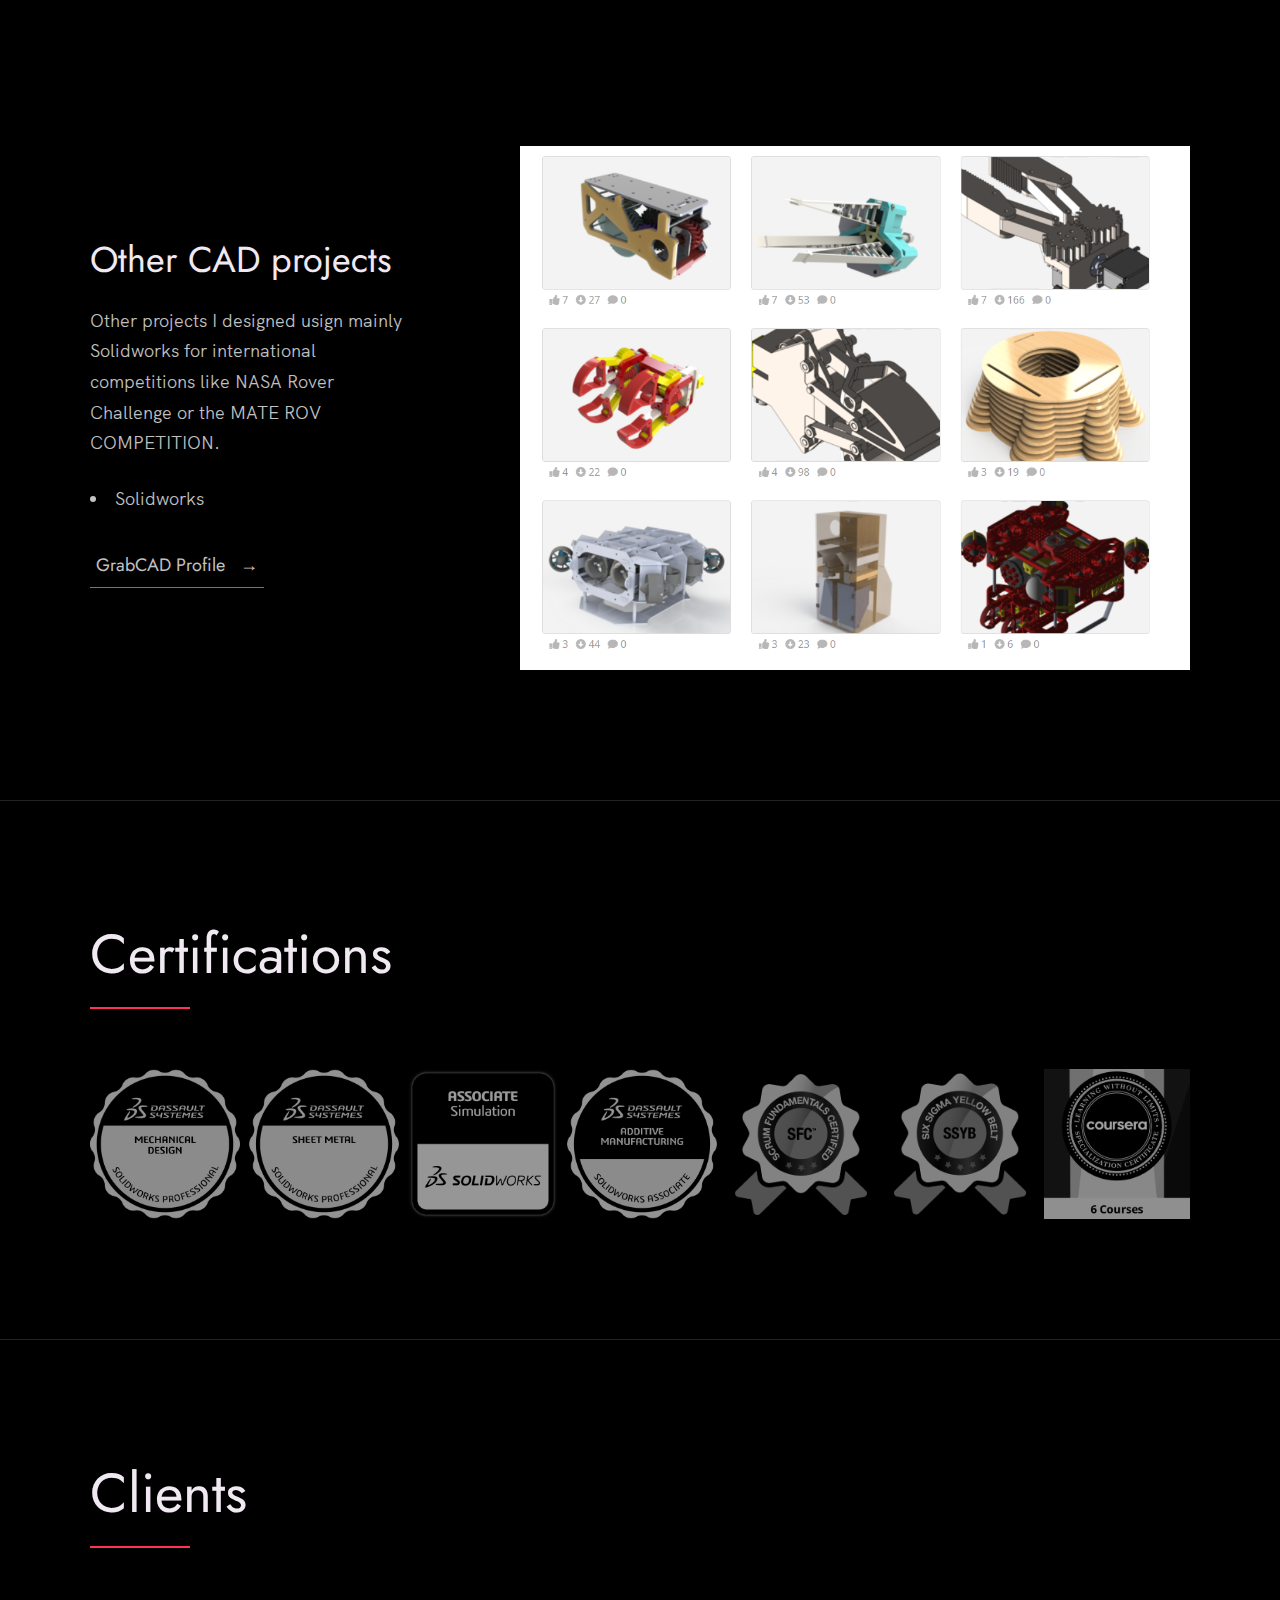
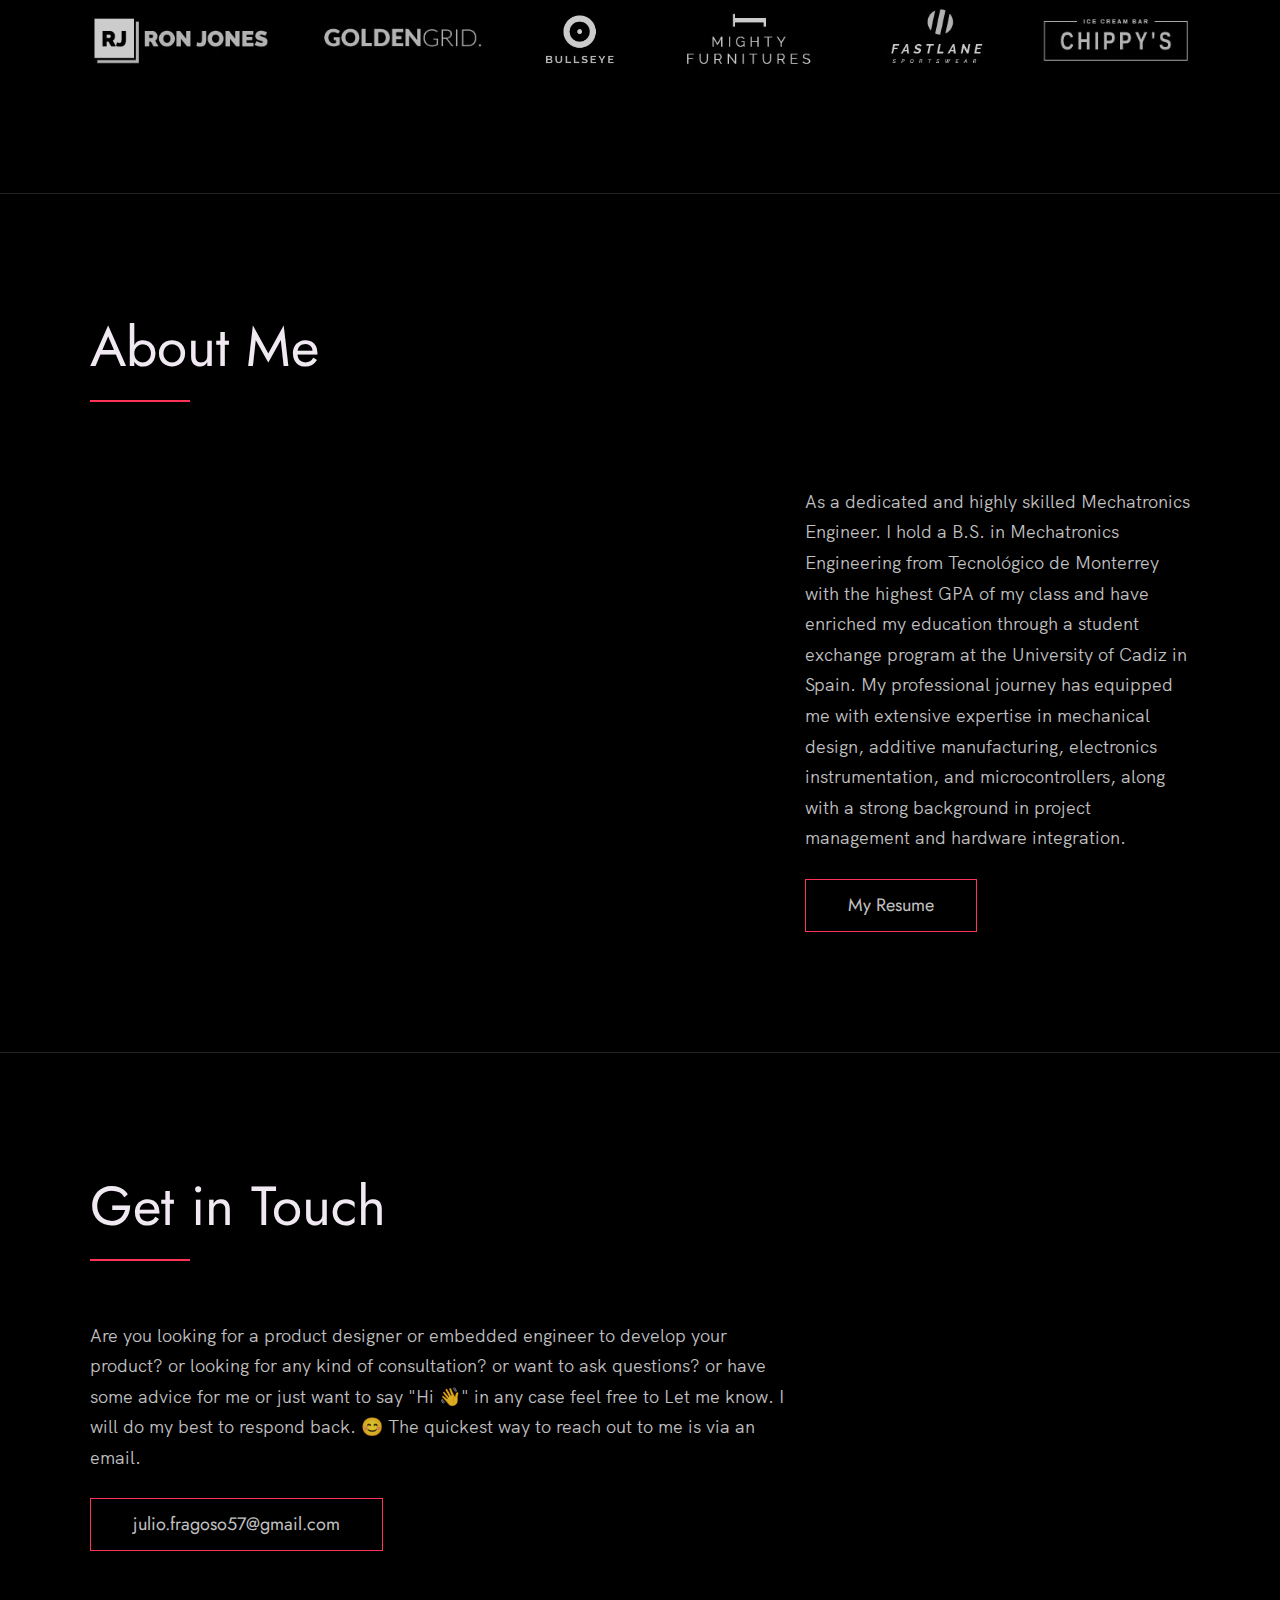
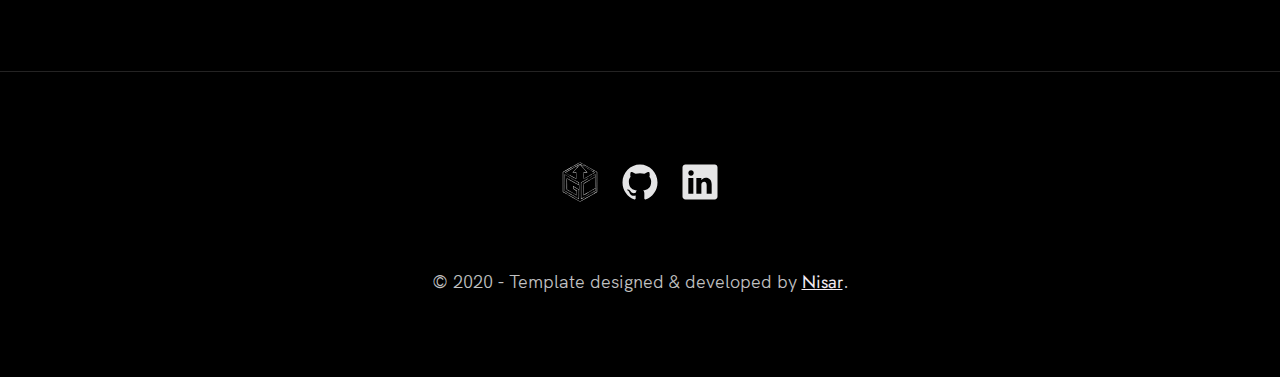
==== commit da3b4657: "about me and profile photo update" ====
--- a/portfolio-template-master/index.html
+++ b/portfolio-template-master/index.html
@@ -15,9 +15,9 @@
     Jose Julio Fragoso | A Mechatronics Engineer in Mexico.
   </title>
 
-  <meta name="description" content="Add small description of yourslef.">
+  <meta name="description" content="Mechatronics engineer with 2 years of experience in embedded software engineering, mechanical design and product development">
   <!-- Add some coding keywords below, Ex: (React, CSS etc) -->
-  <meta name="keywords" content="Put your name, skills and some coding keywords" />
+  <meta name="keywords" content="Jose Julio Fragoso F, mechanical design, electronic design, microcontrollers, C, Python, C++, Arduino, STM32, ESP32, IoT, RaspberryPi, Prototyping, embedded software, firmware" />
   <link rel="stylesheet" href="index.css" />
 </head>
 
@@ -170,6 +170,24 @@
       </div>
     </section>
 
+    <!-- ***** Certifications ***** -->
+
+    <section class="certifications" id="Certifications">
+      <div class="row">
+        <h2>Certifications</h2>
+        <div class="certifications__logos">
+          <!-- Add logos of the clients or companies you'have worked with. -->
+          <img src="./images/PROFESSIONAL - MECHANICAL DESIGN.png" class="certifications__logo" alt="CSWP" />
+          <img src="./images/PROFESSIONAL - SHEET METAL.png" class="certifications__logo" alt="Sheet metal" />
+          <img src="./images/Associate - Simulation.png" class="certifications__logo" alt="Finite Element Analysis" />
+          <img src="./images/ASSOCIATE - ADDITIVE MANUFACTURING.png" class="certifications__logo" alt="3D printing" />
+          <img src="./images/badge-SFC.png" class="certifications__logo" alt="SCRUM Fundamentals" />
+          <img src="./images/badge-SSYB.png" class="certifications__logo" alt="Yellow Belt Six Sigma" />
+          <img src="./images/Coursera_spe.png" class="certifications__logo" alt="IoT specialization" />
+        </div>
+      </div>
+    </section>
+    
     <!-- ***** Clients ***** -->
 
     <section class="client" id="clients">
@@ -196,18 +214,19 @@
           <div class="about__text">
             <!-- Replace the below paragraph with info about yourself -->
             <p>
-              Lorem ipsum dolor sit amet, consectetur adipisicing elit. Eos id
-              nostrum illo harum blanditiis, tenetur eum suscipit cupiditate
-              in vel, ex quam quidem quos mollitia labore aut sunt eius
-              ratione molestiae fuga veniam facere similique voluptate.
+              As a dedicated and highly skilled Mechatronics Engineer. I hold a B.S. in Mechatronics Engineering from Tecnológico de Monterrey
+              with the highest GPA of my class and have enriched my education through a student exchange program 
+              at the University of Cadiz in Spain.
+              My professional journey has equipped me with extensive expertise in mechanical design, additive manufacturing,
+              electronics instrumentation, and microcontrollers, along with a strong background in project management and hardware integration.
             </p>
             <!-- Provide a link to your resume -->
-            <a href="#" class="btn">My Resume</a>
+            <a href="https://drive.google.com/drive/folders/17OWtxjYMxeSstexralb_Z77uI_LBGSZw?usp=sharing" class="btn">My Resume</a>
           </div>
 
           <div class="about__photo-container">
             <!-- Add a nice photo of yourself -->
-            <img class="about__photo" src="./images/syed-ali-hussnain.jpg" alt="" />
+            <img class="about__photo" src="./images/A01422564_José Julio_Fragoso_Figueroa.jpg" alt="" />
           </div>
         </div>
       </div>
@@ -221,15 +240,14 @@
       <h2>Get in Touch</h2>
       <div class="contact__info">
         <p>
-          Are you looking for a fast-performing and user-friendly website to
-          represent your product or business? or looking for any kind of
+          Are you looking for a product designer or embedded engineer to develop your product? or looking for any kind of
           consultation? or want to ask questions? or have some advice for me
           or just want to say "Hi 👋" in any case feel free to Let me know. I
           will do my best to respond back. 😊 The quickest way to reach out to
           me is via an email.
         </p>
         <!-- Replace the email with yours -->
-        <a href="mailto:you@example.com" class="btn">you@example.com</a>
+        <a href="mailto:julio.fragoso57@gmail.com" class="btn">julio.fragoso57@gmail.com</a>
       </div>
     </div>
   </section>
@@ -241,22 +259,18 @@
       <!-- Update the links to point to your accounts -->
       <ul class="footer__social-links">
         <li class="footer__social-link-item">
-          <a href="https://twitter.com/nisarhassan12/" title="Link to Twitter Profile">
-            <img src="./images/twitter.svg" class="footer__social-image" alt="Twitter">
+          <a href="https://grabcad.com/julio.fragoso-3" title="Link to GrabCAD Profile">
+            <img src="./images/grabcad.svg" class="footer__social-image" alt="GrabCAD">
           </a>
         </li>
         <li class="footer__social-link-item">
-          <a href="https://github.com/nisarhassan12/" title="Link to Github Profile">
+          <a href="https://github.com/JulioFF99/" title="Link to Github Profile">
             <img src="./images/github.svg" class="footer__social-image" alt="Github">
           </a>
         </li>
+
         <li class="footer__social-link-item">
-          <a href="https://codepen.io/nisar_hassan" title="Link to Codepen Profile">
-            <img src="./images/codepen.svg" class="footer__social-image" alt="Codepen">
-          </a>
-        </li>
-        <li class="footer__social-link-item">
-          <a href=https://www.linkedin.com/in/nisar-hassan-naqvi-413466199/">
+          <a href="https://www.linkedin.com/in/j-julio-fragoso-f/">
             <img src="./images/linkedin.svg" title="Link to Linkedin Profile" class="footer__social-image" alt="Linkedin">
           </a>
         </li>
--- a/portfolio-template-master/index.css
+++ b/portfolio-template-master/index.css
@@ -520,6 +520,7 @@
     max-width: 18rem;
 }
 
+
 @media(max-width: 1240px) {
     .client__logos {
         overflow-x: scroll;
@@ -532,6 +533,36 @@
 }
 
 /* --------------------------------------- */
+/* ----- Certifications ----- */
+/* --------------------------------------- */
+
+.certifications__logos {
+    display: flex;
+    justify-content: space-between;
+    filter: invert(100%) grayscale(100%) opacity(.8);
+}
+
+.certifications__logo {
+    height: 15rem;
+    max-width: 18rem;
+}
+
+.certifications__logo:hover {
+    transform: scale(1.2);
+}
+
+@media(max-width: 1240px) {
+    .certifications__logos {
+        overflow-x: scroll;
+        padding: var(--gutter-normal);
+    }
+
+    .certifications__logo:not(:last-of-type) {
+        margin-right: var(--gutter-medium);
+    }
+}
+
+/* --------------------------------------- */
 /* ----- About ----- */
 /* --------------------------------------- */
 
